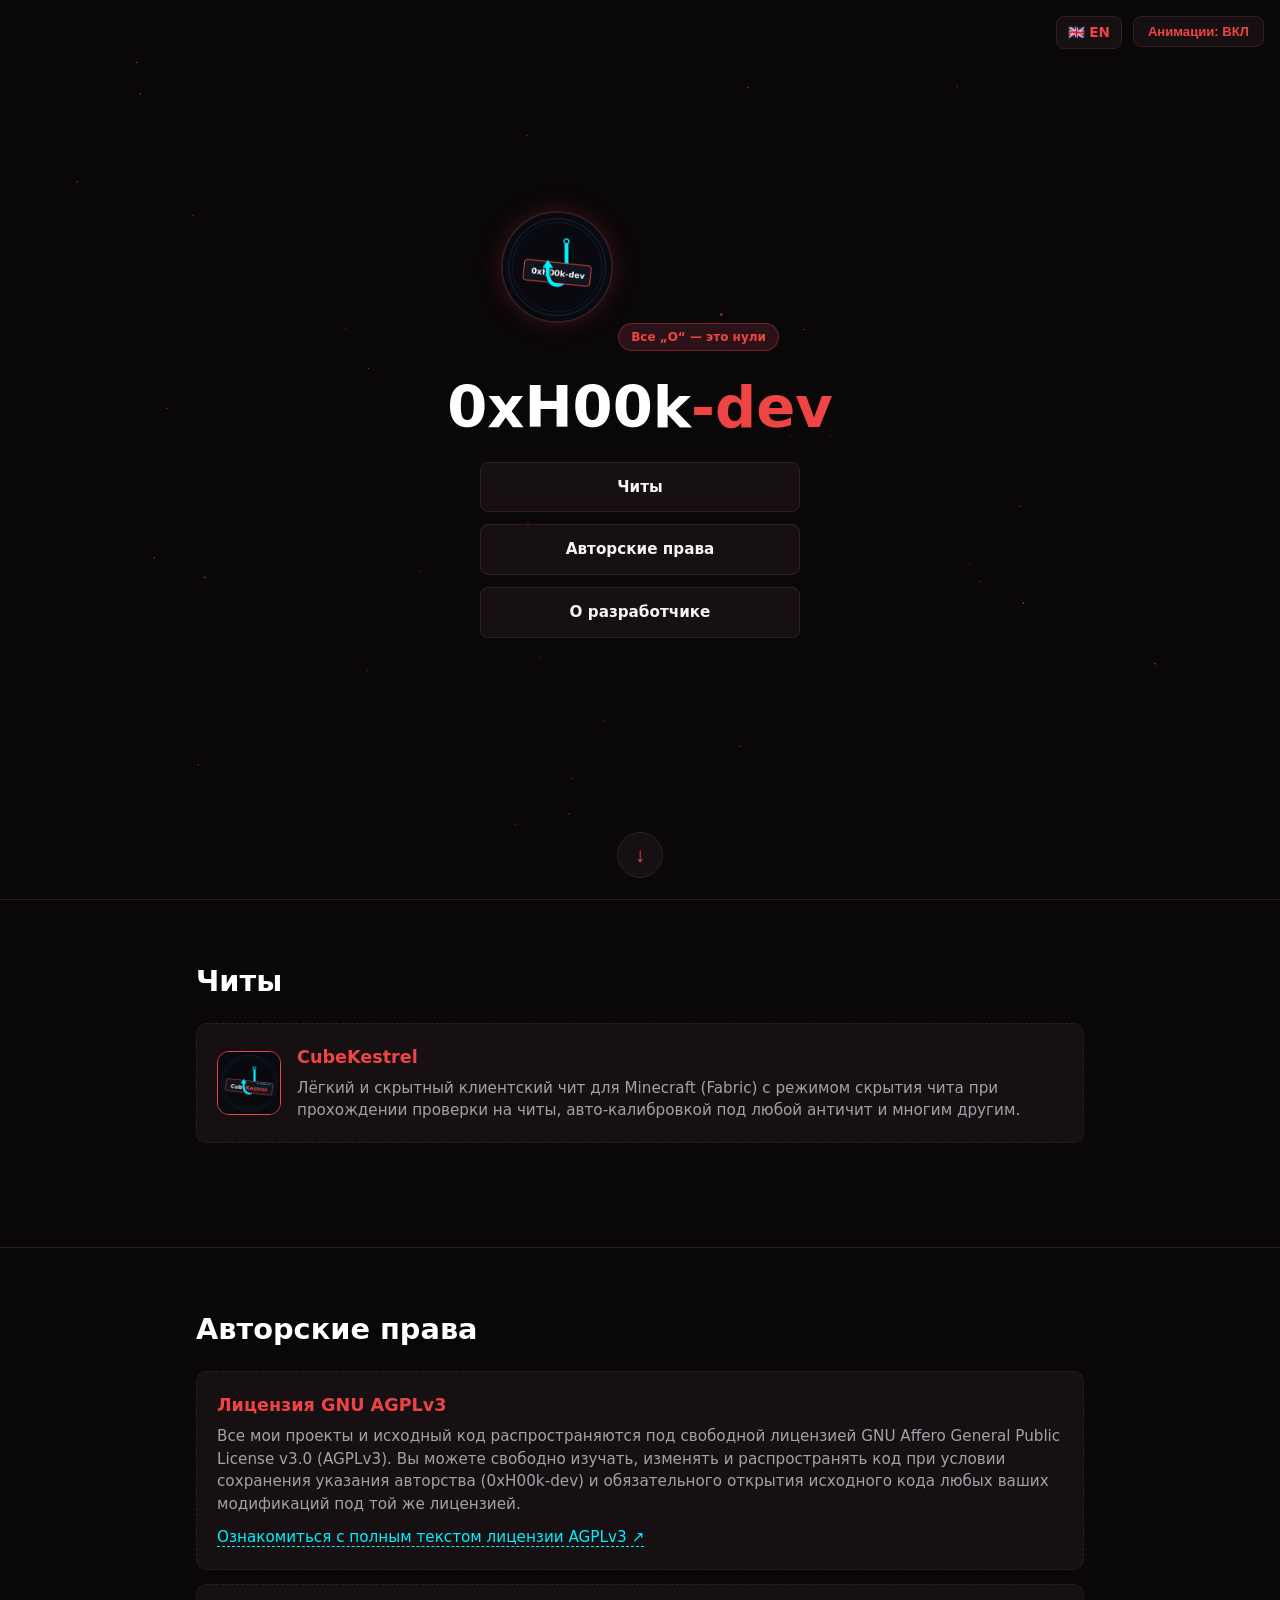
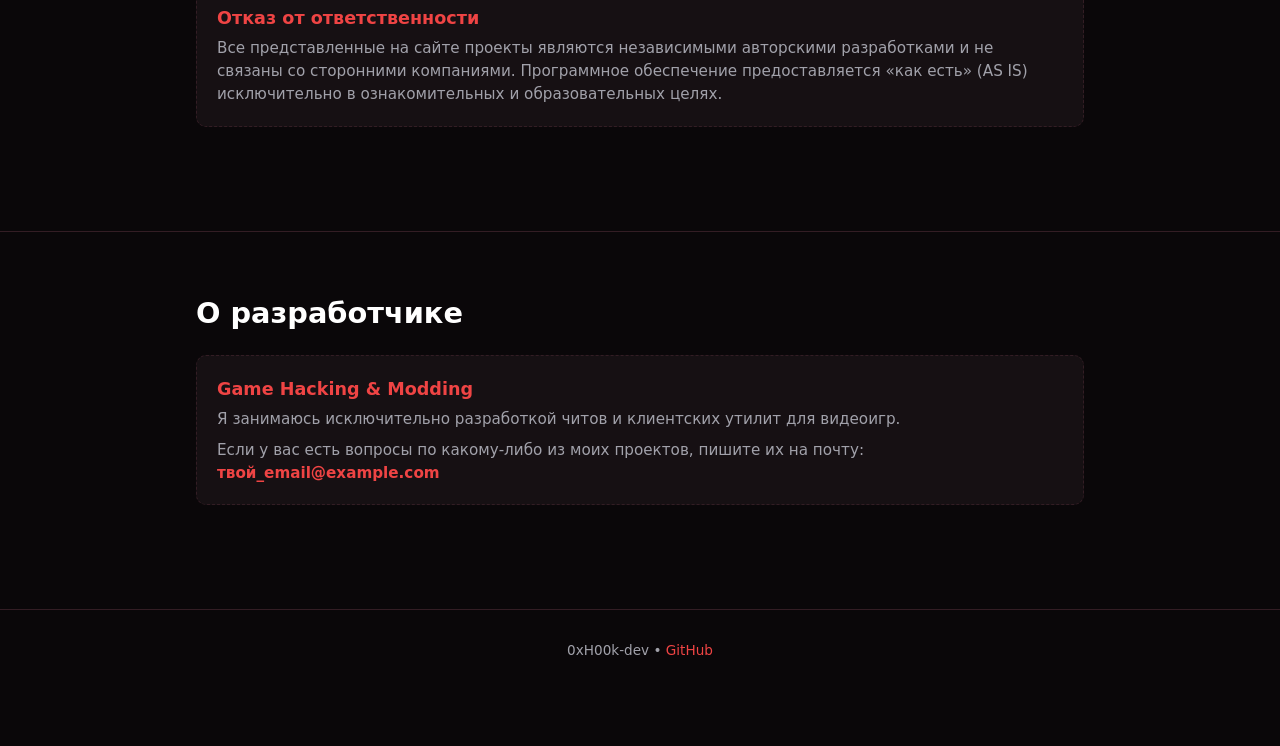
==== index_ru.html @ e89ca7ac "Add files via upload feat: add a site" ====
<!DOCTYPE html>
<html lang="ru">
<head>
    <meta charset="UTF-8">
    <meta name="viewport" content="width=device-width, initial-scale=1.0">
    <title>0xH00k-dev</title>
    <link rel="stylesheet" href="./style.css">
</head>
<body id="top">

<div id="scroll-progress"></div>
<button type="button" id="toggle-anim">Анимации: ВКЛ</button>
<a id="lang-btn" href="index_us.html" title="English version">🇬🇧 EN</a>

<canvas id="starfield"></canvas>

<header class="scroll-step">
    <div class="container">
        <img src="./logo.png" alt="0xH00k-dev" class="hero-logo">
        <div class="badge">Все „O“ — это нули</div>
        <h1>0xH00k<span>-dev</span></h1>
        <!--<p class="subtitle">Memory manipulation, hooking &amp; game internals</p>-->
        <div class="nav-list">
            <a href="#cheats" class="btn-line">Читы</a>
            <a href="#license" class="btn-line">Авторские права</a>
            <a href="#about" class="btn-line">О разработчике</a>
        </div>
    </div>
</header>

<section id="cheats" class="scroll-step">
    <div class="container">
        <h2>Читы</h2>
        
        
<a href="cheats/CubeKestrel/index_ru.html" style="text-decoration: none; color: inherit; display: block;">
    <div class="sub-block" style="display: flex; align-items: center; gap: 16px; cursor: pointer;">
        <img src="cubekestrel_logo.png" alt="CubeKestrel Logo" style="width: 64px; height: 64px; border-radius: 12px; border: 1px solid #ef4444; flex-shrink: 0;">
        <div>
            <h3 style="margin: 0 0 6px 0;">CubeKestrel</h3>
            <p style="margin: 0;">Лёгкий и скрытный клиентский чит для Minecraft (Fabric) с режимом скрытия чита при прохождении проверки на читы, авто-калибровкой под любой античит и многим другим.</p>
        </div>
    </div>
</a>

        
    </div>
</section>

<!--<section id="tools" class="scroll-step">
    <div class="container">
        <h2>Инструменты</h2>
        <div class="sub-block"><h3></h3><p></p></div>
        <div class="sub-block"><h3></h3><p></p></div>
    </div>
</section>-->
<section id="license" class="scroll-step">
    <div class="container">
        <h2>Авторские права</h2>
        <div class="sub-block">
            <h3>Лицензия GNU AGPLv3</h3>
            <p>Все мои проекты и исходный код распространяются под свободной лицензией GNU Affero General Public License v3.0 (AGPLv3). Вы можете свободно изучать, изменять и распространять код при условии сохранения указания авторства (0xH00k-dev) и обязательного открытия исходного кода любых ваших модификаций под той же лицензией.</p>
            <p style="margin-top: 10px;"><a href="https://gnu.org" target="_blank" rel="noopener noreferrer" style="color: #00f0ff; text-decoration: none; border-bottom: 1px dashed #00f0ff;">Ознакомиться с полным текстом лицензии AGPLv3 ↗</a></p>
        </div>
<div class="sub-block">
    <h3>Отказ от ответственности</h3>
    <p>Все представленные на сайте проекты являются независимыми авторскими разработками и не связаны со сторонними компаниями. Программное обеспечение предоставляется «как есть» (AS IS) исключительно в ознакомительных и образовательных целях.</p>
</div>

    </div>
</section>

<section id="about" class="scroll-step">
    <div class="container">
        <h2>О разработчике</h2>
        <div class="sub-block">
            <h3>Game Hacking &amp; Modding</h3>
            <p>Я занимаюсь исключительно разработкой читов и клиентских утилит для видеоигр.</p>
            <p style="margin-top: 8px;">Если у вас есть вопросы по какому-либо из моих проектов, пишите их на почту: <a href="mailto:твой_email@example.com" class="inline-link">твой_email@example.com</a></p>
        </div>
    </div>
</section>


<footer>
    <div class="container">0xH00k-dev • <a href="https://github.com" target="_blank" rel="noopener noreferrer">GitHub</a></div>
</footer>

<button type="button" id="next-btn" title="Далее">↓</button>
<button type="button" id="top-btn" title="Наверх">↑</button>

<script>
const canvas = document.getElementById('starfield'), ctx = canvas.getContext('2d', { alpha: false });
const animBtn = document.getElementById('toggle-anim');
let w, h, cx, cy, tx = 0, ty = 0, ox = 0, oy = 0, lastT = 0, rafId = null;
let animOn = localStorage.getItem('hookdev_anim') !== 'off';

function resize() { w = canvas.width = innerWidth; h = canvas.height = innerHeight; cx = w / 2; cy = h / 2; }
const stars = Array.from({ length: 65 }, () => ({ x: 0, y: 0, z: 0 }));
function resetStar(s, init) {
    s.x = (Math.random() - 0.5) * w * 1.5;
    s.y = (Math.random() - 0.5) * h * 1.5;
    s.z = init ? Math.random() * w : w;
}

function drawStars(t) {
    if (!animOn) return;
    rafId = requestAnimationFrame(drawStars);
    if (document.hidden || t - lastT < 33) return;
    lastT = t;

    ctx.fillStyle = '#0a0709';
    ctx.fillRect(0, 0, w, h);
    ox += (tx - ox) * 0.08; oy += (ty - oy) * 0.08;
    ctx.fillStyle = 'rgba(239, 68, 68, 0.7)';

    for (const s of stars) {
        s.z -= 3.5;
        if (s.z <= 1) resetStar(s, false);
        const sx = (s.x / s.z) * (w * 0.4) + cx + ox;
        const sy = (s.y / s.z) * (w * 0.4) + cy + oy;
        if (sx >= 0 && sx <= w && sy >= 0 && sy <= h) {
            const sz = Math.max(1, (1 - s.z / w) * 2.5);
            ctx.fillRect(sx, sy, sz, sz);
        }
    }
}

function syncAnim() {
    document.body.classList.toggle('no-anim', !animOn);
    animBtn.textContent = animOn ? 'Анимации: ВКЛ' : 'Анимации: ВЫКЛ';
    animBtn.classList.toggle('off', !animOn);

    if (animOn && !rafId) rafId = requestAnimationFrame(drawStars);
    if (!animOn) {
        cancelAnimationFrame(rafId);
        rafId = null;
        wheelActive = false;
        if (scrollAnimId) cancelAnimationFrame(scrollAnimId);
        ctx.fillStyle = '#0a0709';
        ctx.fillRect(0, 0, w, h);
    }
}

animBtn.onclick = () => { animOn = !animOn; localStorage.setItem('hookdev_anim', animOn ? 'on' : 'off'); syncAnim(); };
onmousemove = e => { if (animOn) { tx = -(e.clientX / w - 0.5) * 90; ty = -(e.clientY / h - 0.5) * 90; } };
onmouseleave = () => { tx = ty = 0; };
onresize = () => { resize(); if (!animOn) syncAnim(); };
resize(); stars.forEach(s => resetStar(s, true)); syncAnim();

let scrollAnimId = null;
let wheelTarget = scrollY, wheelCurrent = scrollY, wheelActive = false;

function smoothTo(to, hash) {
    wheelActive = false;
    if (scrollAnimId) cancelAnimationFrame(scrollAnimId);

    if (!animOn) {
        scrollTo(0, to);
        wheelTarget = wheelCurrent = to;
        if (hash && history.pushState) history.pushState(null, null, hash);
        return;
    }

    const from = scrollY, dist = to - from;
    const duration = Math.min(3000, Math.max(900, Math.abs(dist) * 0.8));
    let start = null;
    const ease = t => t < 0.5 ? 4 * t * t * t : 1 - Math.pow(-2 * t + 2, 3) / 2;

    const step = now => {
        if (!start) start = now;
        const p = Math.min((now - start) / duration, 1);
        const pos = from + dist * ease(p);
        scrollTo(0, pos);
        wheelTarget = wheelCurrent = pos;

        if (p < 1) {
            scrollAnimId = requestAnimationFrame(step);
        } else {
            scrollAnimId = null;
            if (hash && history.pushState) history.pushState(null, null, hash);
        }
    };
    scrollAnimId = requestAnimationFrame(step);
}

function wheelLoop() {
    if (!wheelActive || !animOn) return;
    const diff = wheelTarget - wheelCurrent;
    wheelCurrent += diff * 0.1;
    scrollTo(0, wheelCurrent);

    if (Math.abs(diff) > 0.5) {
        requestAnimationFrame(wheelLoop);
    } else {
        scrollTo(0, wheelTarget);
        wheelActive = false;
    }
}

addEventListener('wheel', e => {
    if (!animOn || e.ctrlKey) return;
    e.preventDefault();
    if (scrollAnimId) { cancelAnimationFrame(scrollAnimId); scrollAnimId = null; }

    if (!wheelActive) {
        wheelCurrent = scrollY;
        wheelTarget = scrollY;
        wheelActive = true;
        requestAnimationFrame(wheelLoop);
    }

    const maxScroll = document.documentElement.scrollHeight - innerHeight;
    wheelTarget = Math.max(0, Math.min(maxScroll, wheelTarget + e.deltaY * 1.1));
}, { passive: false });

document.querySelectorAll('a[href^="#"]').forEach(a => a.onclick = e => {
    const id = a.getAttribute('href').slice(1), el = document.getElementById(id);
    if (el) { e.preventDefault(); smoothTo(el.getBoundingClientRect().top + scrollY, '#' + id); }
});

const steps = [...document.querySelectorAll('.scroll-step')];
const nextBtn = document.getElementById('next-btn'), topBtn = document.getElementById('top-btn'), bar = document.getElementById('scroll-progress');

nextBtn.onclick = () => {
    const next = steps.find(s => s.getBoundingClientRect().top + scrollY > scrollY + 20);
    if (next) smoothTo(next.getBoundingClientRect().top + scrollY, next.id ? '#' + next.id : null);
};
topBtn.onclick = () => smoothTo(0, '#top');

function updateUI() {
    const y = scrollY, max = document.documentElement.scrollHeight - innerHeight;
    bar.style.width = (max > 0 ? Math.min(100, (y / max) * 100) : 0) + '%';
    topBtn.classList.toggle('show', y > 200);
    const lastTop = steps[steps.length - 1].getBoundingClientRect().top + y;
    nextBtn.classList.toggle('hidden', y >= lastTop - 20 || y >= max - 10);
}
addEventListener('scroll', updateUI, { passive: true });
addEventListener('resize', updateUI, { passive: true });
updateUI();
</script>
</body>
</html>
---- style.css ----
:root {
    --bg: #0a0709;
    --surface: #161013;
    --border: #331d24;
    --accent: #ef4444;
    --accent-dim: #2b1218;
    --text: #f4f4f5;
    --muted: #a1a1aa;
}

* { box-sizing: border-box; margin: 0; padding: 0; }
body { font-family: system-ui, -apple-system, sans-serif; background: var(--bg); color: var(--text); line-height: 1.5; overflow-x: hidden; }
.container { width: 100%; max-width: 920px; margin: 0 auto; padding: 0 16px; }

#scroll-progress {
    position: fixed;
    top: 0;
    left: 0;
    width: 0;
    height: 3.5px;
    background: linear-gradient(90deg, #991b1b, #ef4444, #f87171, #991b1b);
    background-size: 300% 100%;
    animation: gradientShift 4s linear infinite;
    box-shadow: 0 0 10px rgba(239, 68, 68, 0.6);
    z-index: 1000;
    pointer-events: none;
    transition: width 1s cubic-bezier(0.22, 1, 0.36, 1);
    will-change: width, background-position;
}

@keyframes gradientShift {
    0% { background-position: 0% 50%; }
    100% { background-position: 300% 50%; }
}

body.no-anim *, body.no-anim #scroll-progress {
    animation: none !important;
    transition: none !important;
}

#starfield { position: fixed; inset: 0; z-index: -1; pointer-events: none; }

#toggle-anim, #next-btn, #top-btn {
    position: fixed; background: var(--surface); color: var(--accent);
    border: 1px solid var(--border); cursor: pointer; z-index: 99; transition: 0.2s;
}
#toggle-anim:hover, #next-btn:hover, #top-btn:hover {
    border-color: var(--accent); background: var(--accent-dim);
}

#toggle-anim { top: 16px; right: 16px; padding: 7px 14px; border-radius: 8px; font-size: 0.82rem; font-weight: 700; z-index: 100; }
#toggle-anim.off { color: var(--muted); }

header { min-height: 100vh; min-height: 100dvh; display: flex; flex-direction: column; justify-content: center; align-items: center; padding: 40px 0 90px; text-align: center; border-bottom: 1px solid var(--border); }

.hero-logo {
    width: 112px;
    height: 112px;
    border-radius: 50%;
    border: 2px solid var(--border);
    box-shadow: 0 0 24px rgba(239, 68, 68, 0.2);
    margin-bottom: 18px;
    object-fit: cover;
}

.badge { display: inline-block; padding: 4px 12px; font-size: 12px; font-weight: 700; color: var(--accent); background: var(--accent-dim); border: 1px solid rgba(239, 68, 68, 0.35); border-radius: 20px; margin-bottom: 14px; }
h1 { font-size: clamp(2.4rem, 6vw, 3.6rem); color: #fff; margin-bottom: 10px; }
h1 span { color: var(--accent); }
.subtitle { color: var(--muted); max-width: 640px; margin: 0 auto 26px; font-size: 1.05rem; }

.nav-list { display: flex; flex-direction: column; gap: 12px; width: 100%; max-width: 320px; margin: 0 auto; }
.btn-line { width: 100%; padding: 13px 22px; border-radius: 8px; font-weight: 700; text-decoration: none; font-size: 0.95rem; background: var(--surface); color: var(--text); border: 1px solid var(--border); display: block; transition: 0.2s; }
.btn-line:hover { border-color: var(--accent); color: var(--accent); }

section { padding: 60px 0 90px; border-bottom: 1px solid var(--border); }
h2 { font-size: 1.8rem; color: #fff; margin-bottom: 20px; }

.sub-block { background: var(--surface); border: 1px dashed var(--border); border-radius: 10px; padding: 20px; margin-bottom: 14px; min-height: 70px; }
.sub-block h3 { color: var(--accent); font-size: 1.1rem; margin-bottom: 6px; }
.sub-block p { color: var(--muted); font-size: 0.95rem; }

.inline-link { color: var(--accent); text-decoration: none; font-weight: 700; }
.inline-link:hover { text-decoration: underline; }

#next-btn { bottom: 22px; left: 50%; transform: translateX(-50%); width: 46px; height: 46px; border-radius: 50%; font-size: 1.3rem; font-weight: bold; display: flex; align-items: center; justify-content: center; }
#next-btn.hidden { opacity: 0; visibility: hidden; pointer-events: none; }

#top-btn { bottom: 22px; right: 22px; width: 46px; height: 46px; border-radius: 10px; font-size: 1.2rem; font-weight: bold; display: flex; align-items: center; justify-content: center; opacity: 0; visibility: hidden; transform: translateY(10px); }
#top-btn.show { opacity: 1; visibility: visible; transform: translateY(0); }

footer { padding: 30px 0 85px; text-align: center; color: var(--muted); font-size: 0.85rem; }
footer a { color: var(--accent); text-decoration: none; }
#lang-btn {
    position: fixed;
    top: 16px;
    right: 158px;
    height: 33px;
    padding: 0 11px;
    background: var(--surface);
    color: var(--accent);
    border: 1px solid var(--border);
    border-radius: 8px;
    font-size: 0.85rem;
    font-weight: 700;
    text-decoration: none;
    display: flex;
    align-items: center;
    justify-content: center;
    gap: 6px;
    z-index: 100;
    transition: 0.2s;
}

#lang-btn:hover {
    border-color: var(--accent);
    background: var(--accent-dim);
}
.download-box {
    display: flex;
    flex-direction: column;
    gap: 10px;
    width: 100%;
    max-width: 320px;
    margin: 0 auto 14px;
}

.version-select {
    width: 100%;
    padding: 12px 14px;
    border-radius: 8px;
    font-size: 0.92rem;
    font-weight: 700;
    background: var(--surface);
    color: var(--text);
    border: 1px solid var(--border);
    cursor: pointer;
    outline: none;
    transition: 0.2s;
}

.version-select:hover, .version-select:focus {
    border-color: var(--accent);
}
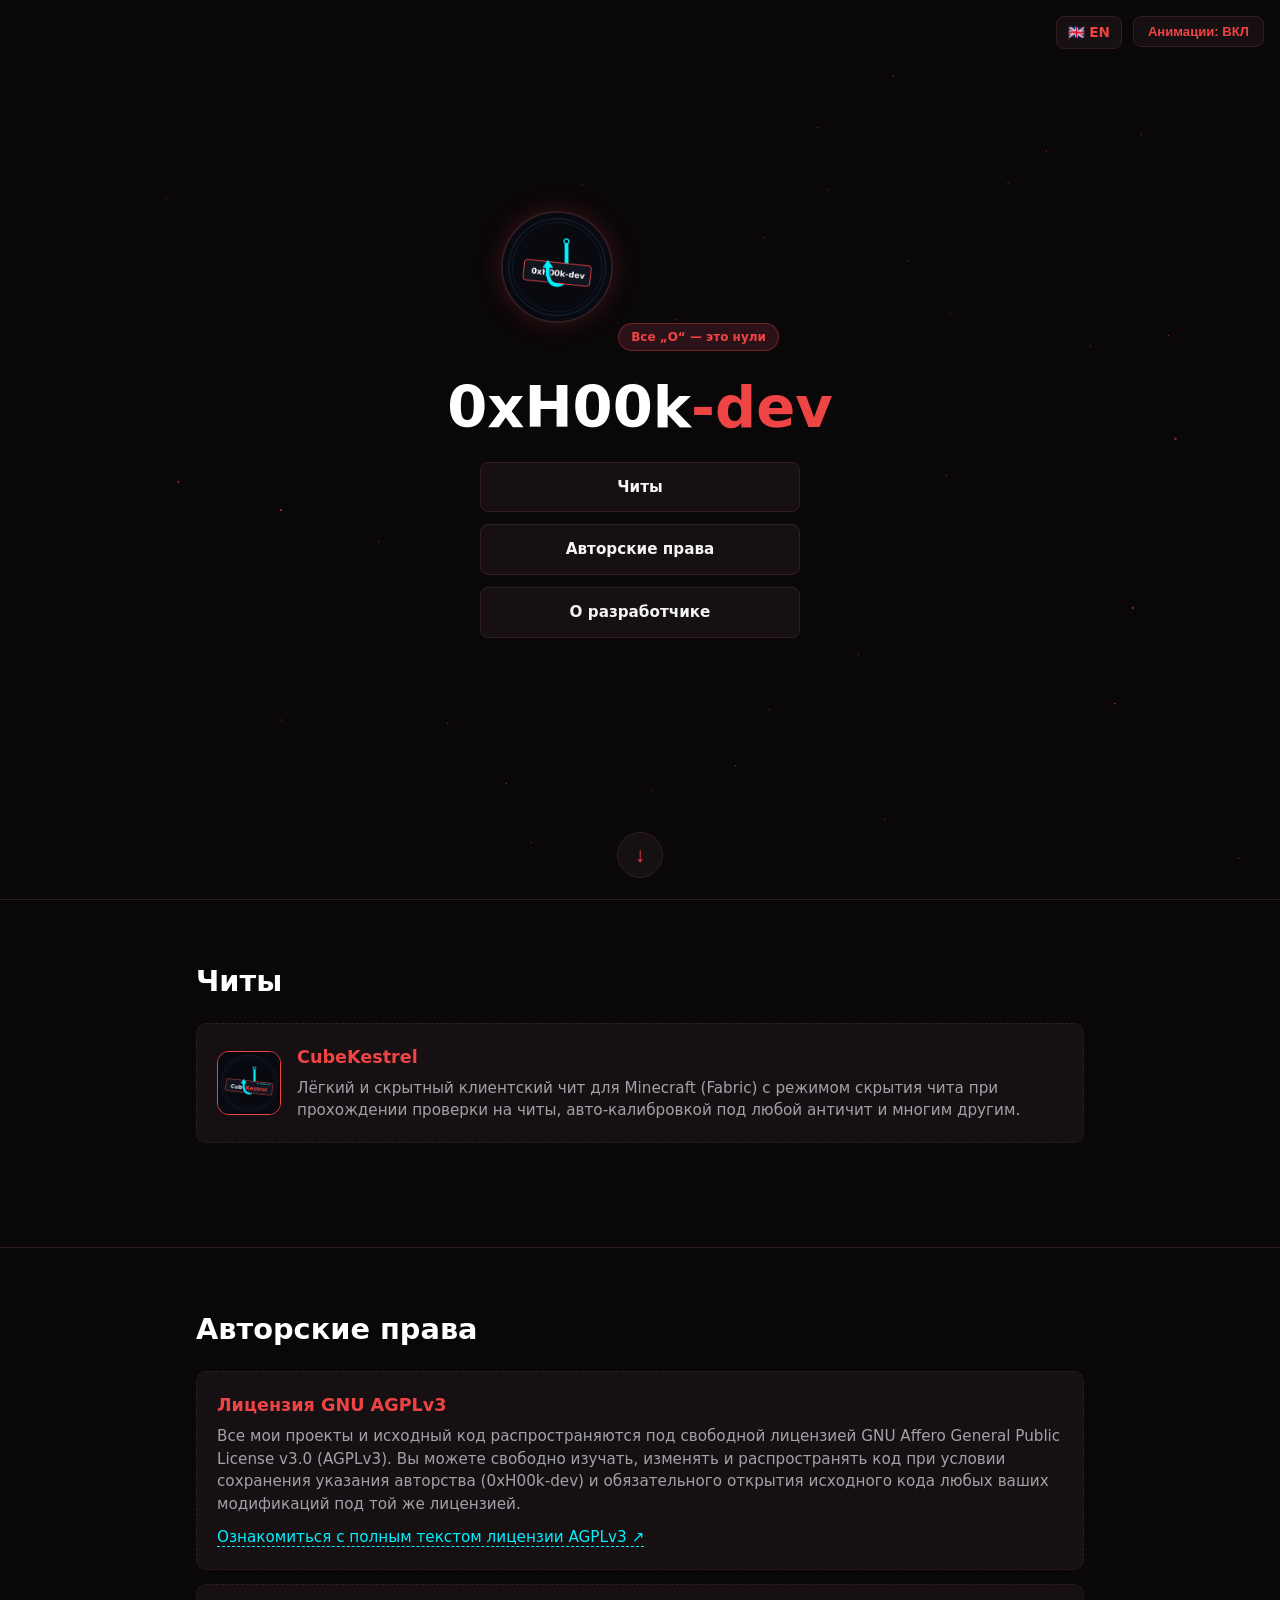
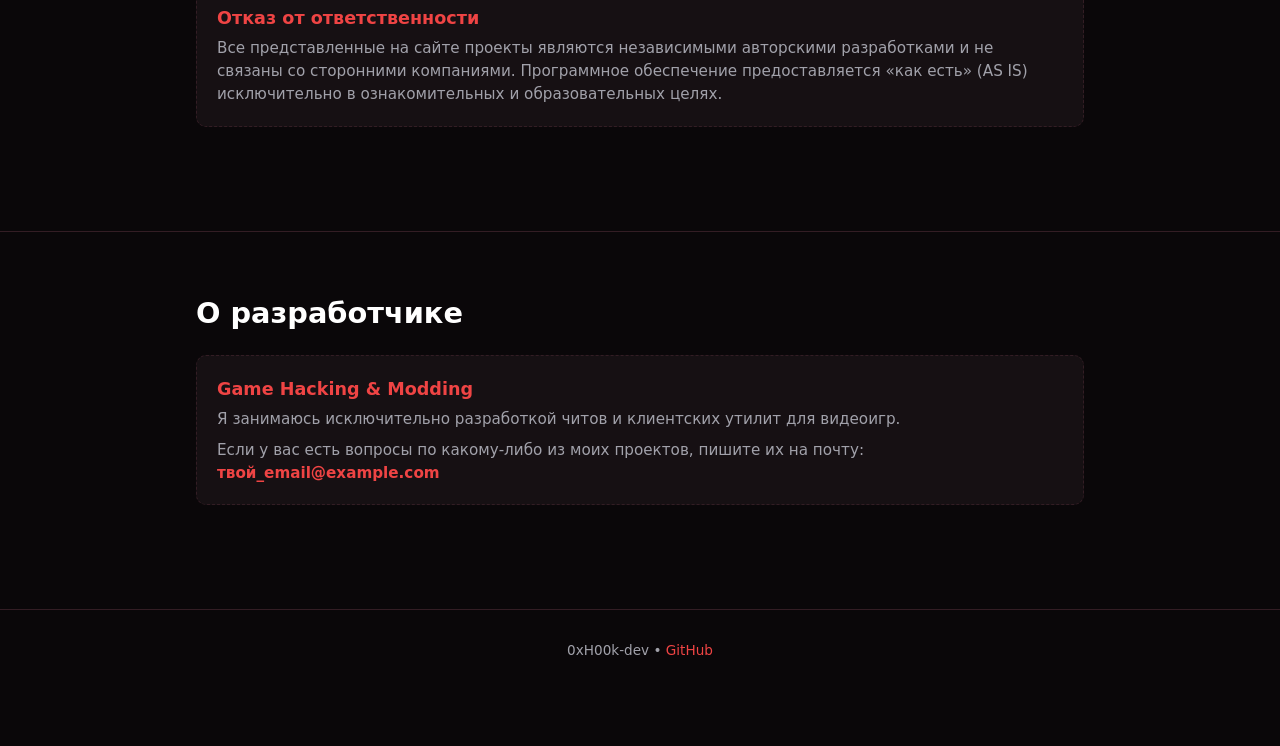
==== commit 1c92d7ea: "Update index_ru.html update email" ====
--- a/index_ru.html
+++ b/index_ru.html
@@ -76,7 +76,7 @@
         <div class="sub-block">
             <h3>Game Hacking &amp; Modding</h3>
             <p>Я занимаюсь исключительно разработкой читов и клиентских утилит для видеоигр.</p>
-            <p style="margin-top: 8px;">Если у вас есть вопросы по какому-либо из моих проектов, пишите их на почту: <a href="mailto:твой_email@example.com" class="inline-link">твой_email@example.com</a></p>
+            <p style="margin-top: 8px;">Если у вас есть вопросы по какому-либо из моих проектов, пишите их на почту: <a href="mailto:0xH00K.dev@gmail.com" class="inline-link">твой_email@example.com</a></p>
         </div>
     </div>
 </section>
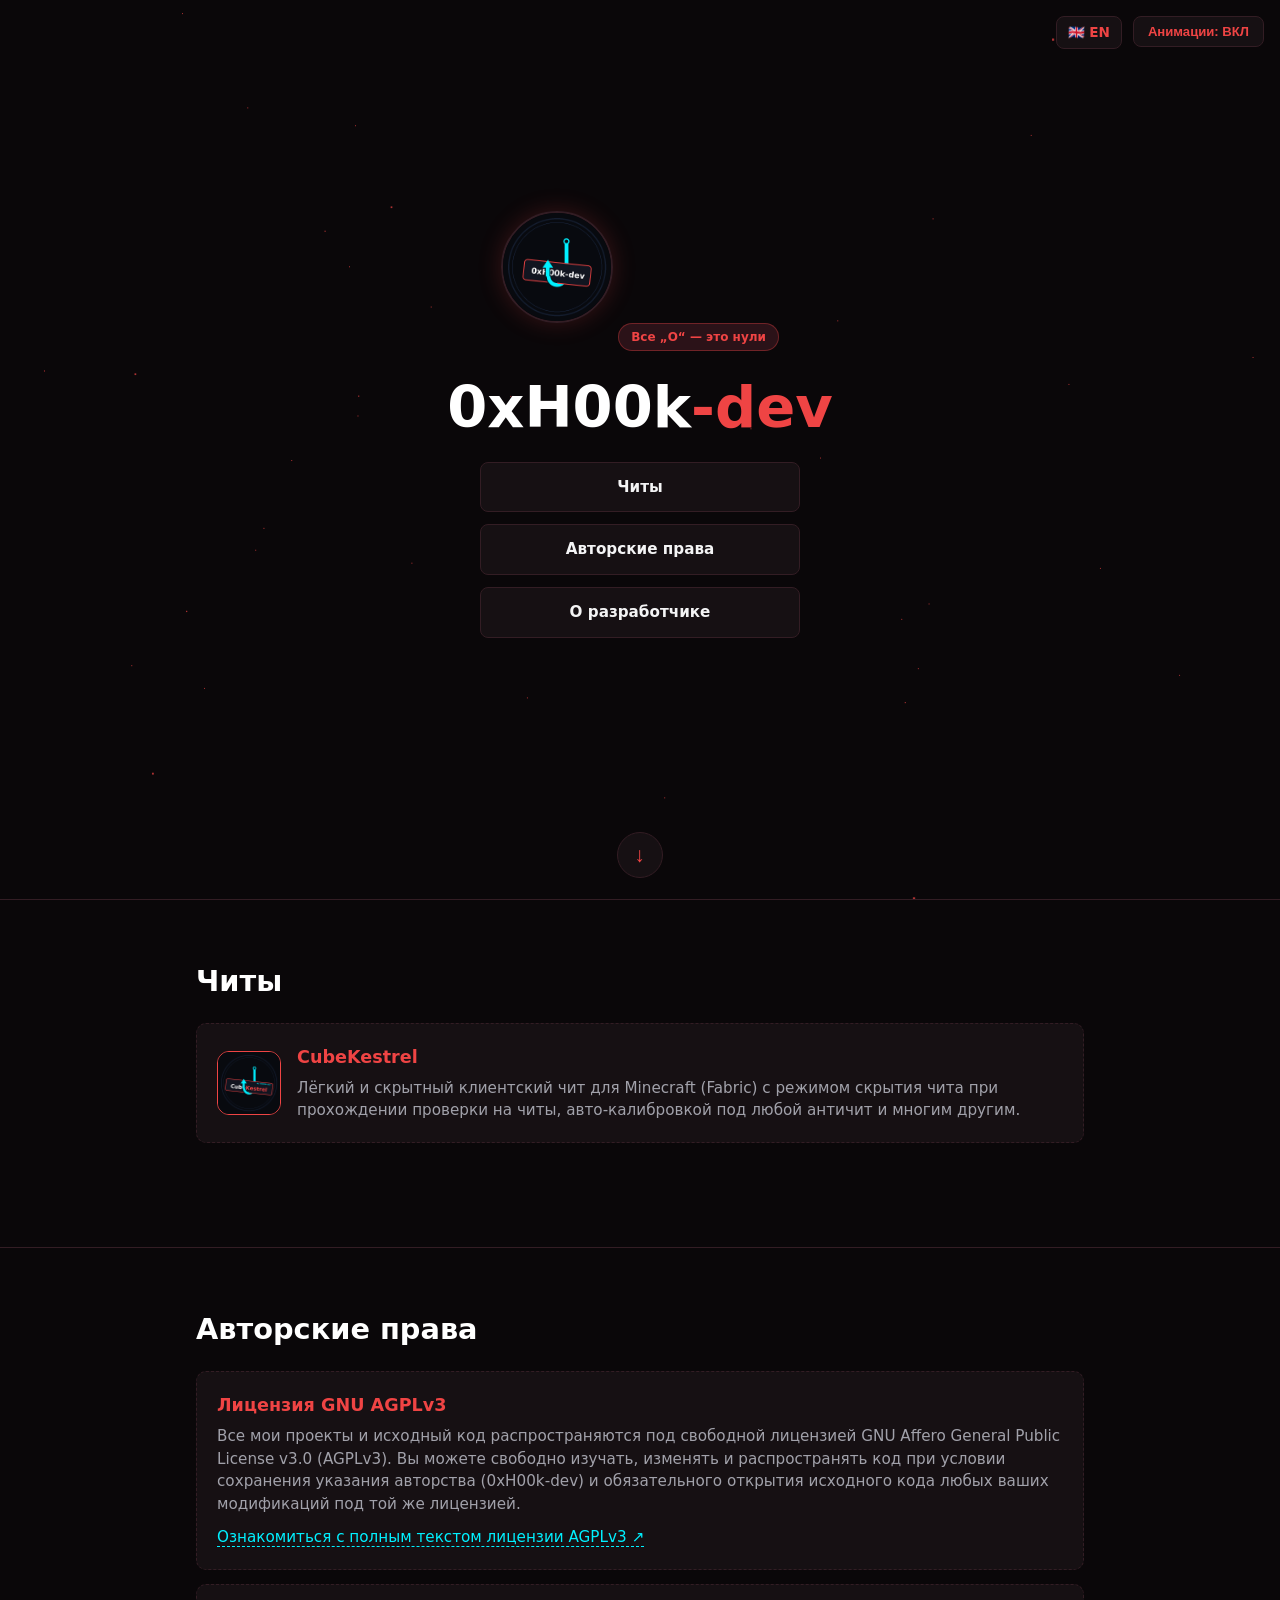
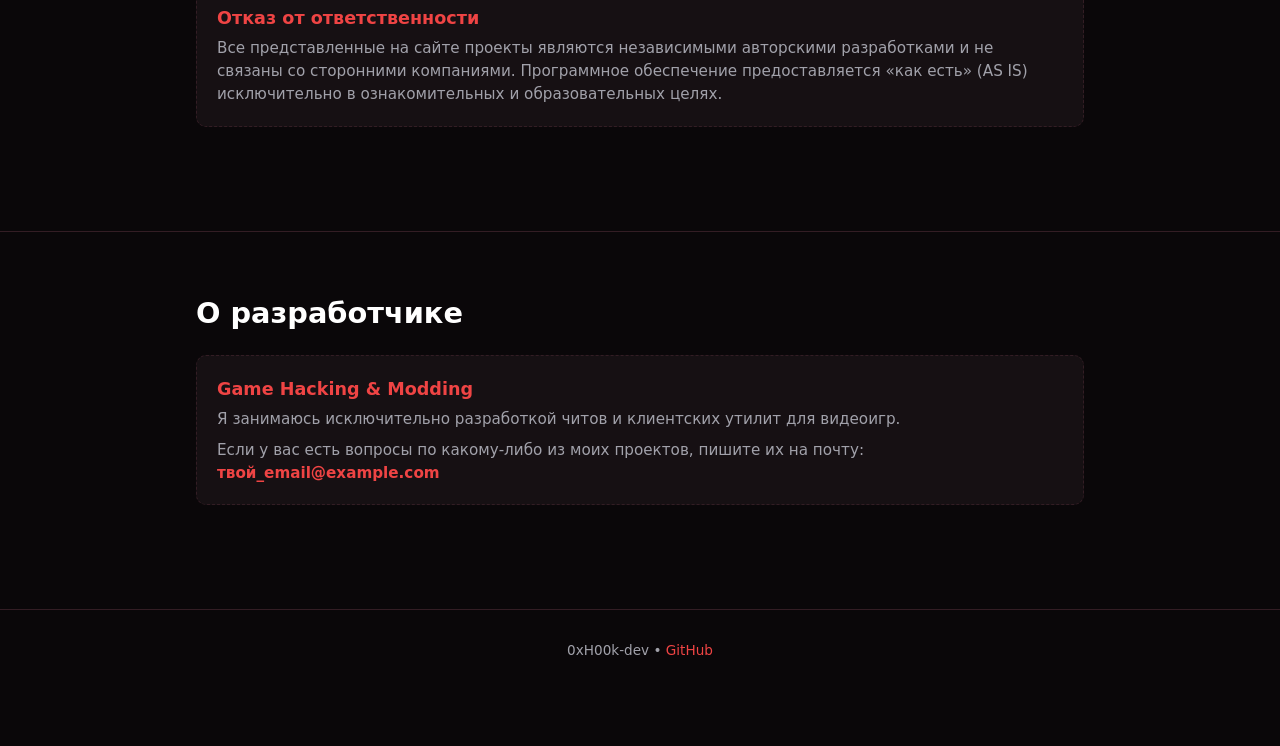
==== commit c41a4b6f: "update emails and gh links" ====
--- a/index_ru.html
+++ b/index_ru.html
@@ -83,7 +83,7 @@
 
 
 <footer>
-    <div class="container">0xH00k-dev • <a href="https://github.com" target="_blank" rel="noopener noreferrer">GitHub</a></div>
+    <div class="container">0xH00k-dev • <a href="https://github.com/0xH00k-dev" target="_blank" rel="noopener noreferrer">GitHub</a></div>
 </footer>
 
 <button type="button" id="next-btn" title="Далее">↓</button>
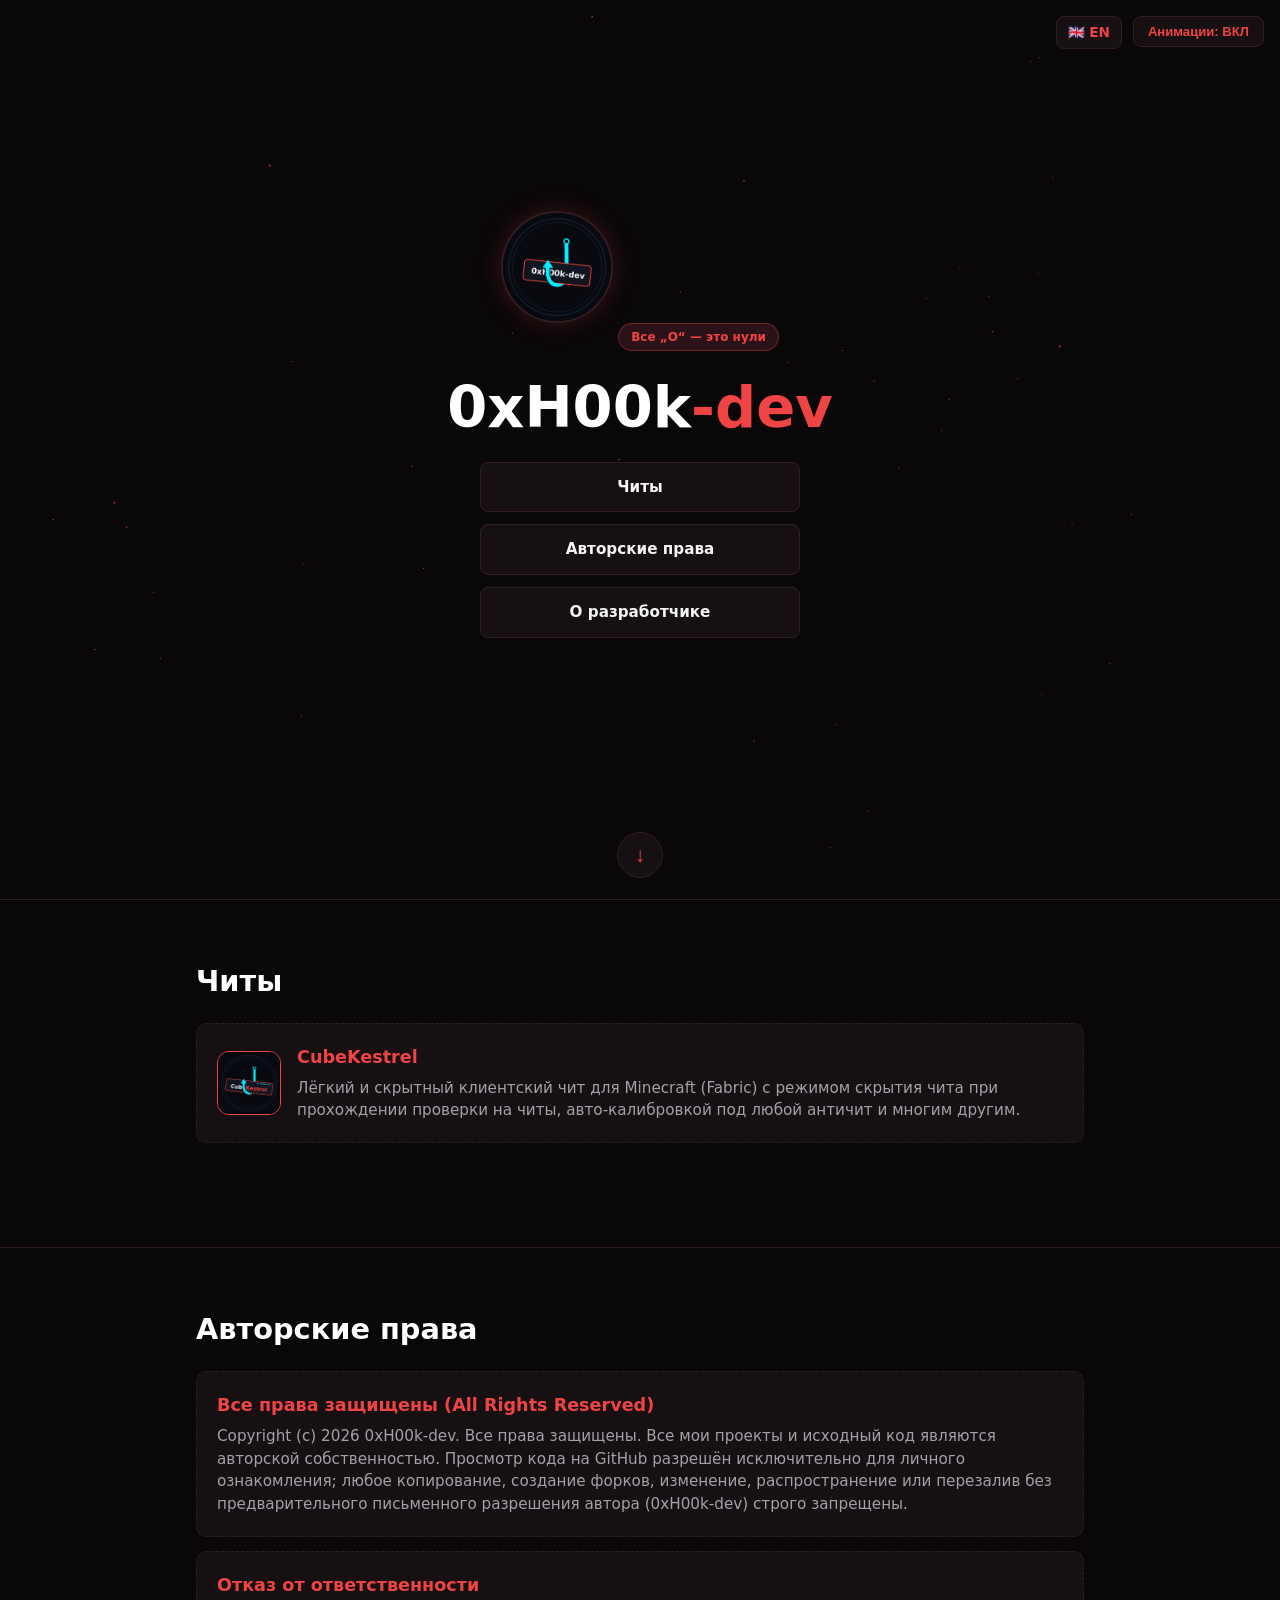
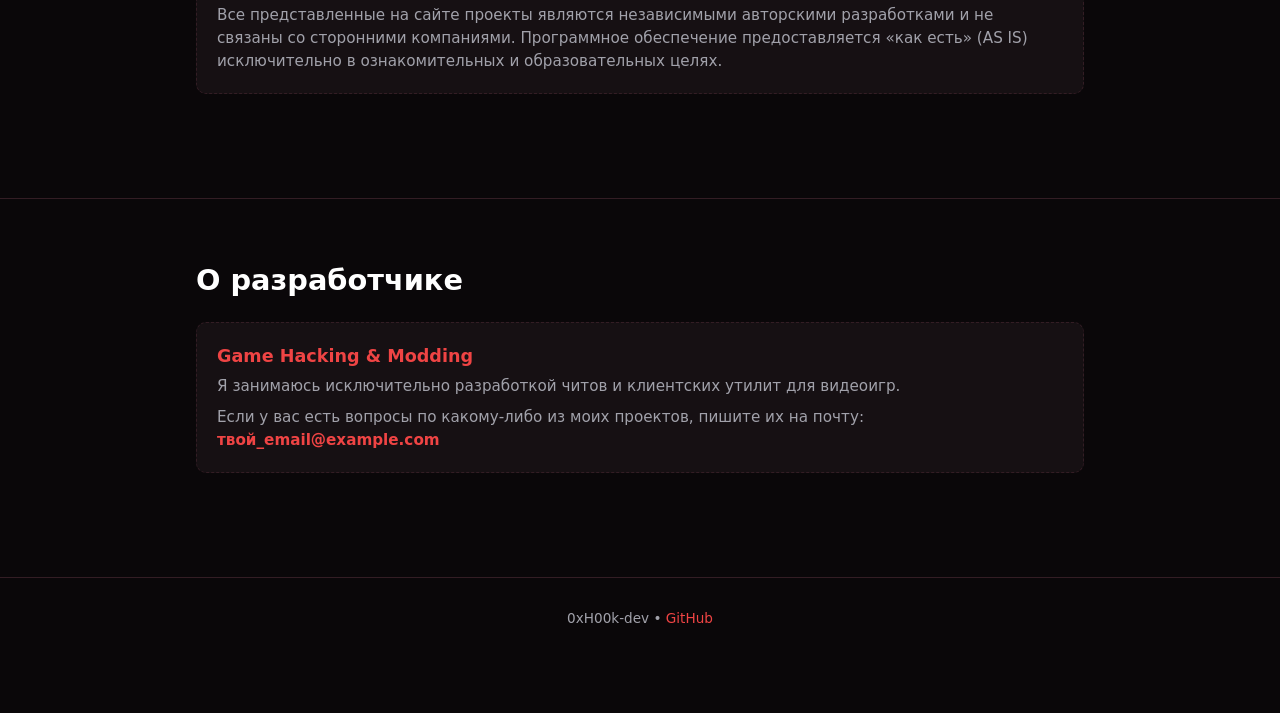
==== commit 088646d3: "update license" ====
--- a/index_ru.html
+++ b/index_ru.html
@@ -58,14 +58,15 @@
     <div class="container">
         <h2>Авторские права</h2>
         <div class="sub-block">
-            <h3>Лицензия GNU AGPLv3</h3>
-            <p>Все мои проекты и исходный код распространяются под свободной лицензией GNU Affero General Public License v3.0 (AGPLv3). Вы можете свободно изучать, изменять и распространять код при условии сохранения указания авторства (0xH00k-dev) и обязательного открытия исходного кода любых ваших модификаций под той же лицензией.</p>
-            <p style="margin-top: 10px;"><a href="https://gnu.org" target="_blank" rel="noopener noreferrer" style="color: #00f0ff; text-decoration: none; border-bottom: 1px dashed #00f0ff;">Ознакомиться с полным текстом лицензии AGPLv3 ↗</a></p>
-        </div>
-<div class="sub-block">
-    <h3>Отказ от ответственности</h3>
-    <p>Все представленные на сайте проекты являются независимыми авторскими разработками и не связаны со сторонними компаниями. Программное обеспечение предоставляется «как есть» (AS IS) исключительно в ознакомительных и образовательных целях.</p>
-</div>
+            <h3>Все права защищены (All Rights Reserved)</h3>
+            <p>Copyright (c) 2026 0xH00k-dev. Все права защищены. Все мои проекты и исходный код являются авторской собственностью. Просмотр кода на GitHub разрешён исключительно для личного ознакомления; любое копирование, создание форков, изменение, распространение или перезалив без предварительного письменного разрешения автора (0xH00k-dev) строго запрещены.</p>
+        </div>
+        <div class="sub-block">
+            <h3>Отказ от ответственности</h3>
+            <p>Все представленные на сайте проекты являются независимыми авторскими разработками и не связаны со сторонними компаниями. Программное обеспечение предоставляется «как есть» (AS IS) исключительно в ознакомительных и образовательных целях.</p>
+        </div>
+    </div>
+</section>
 
     </div>
 </section>
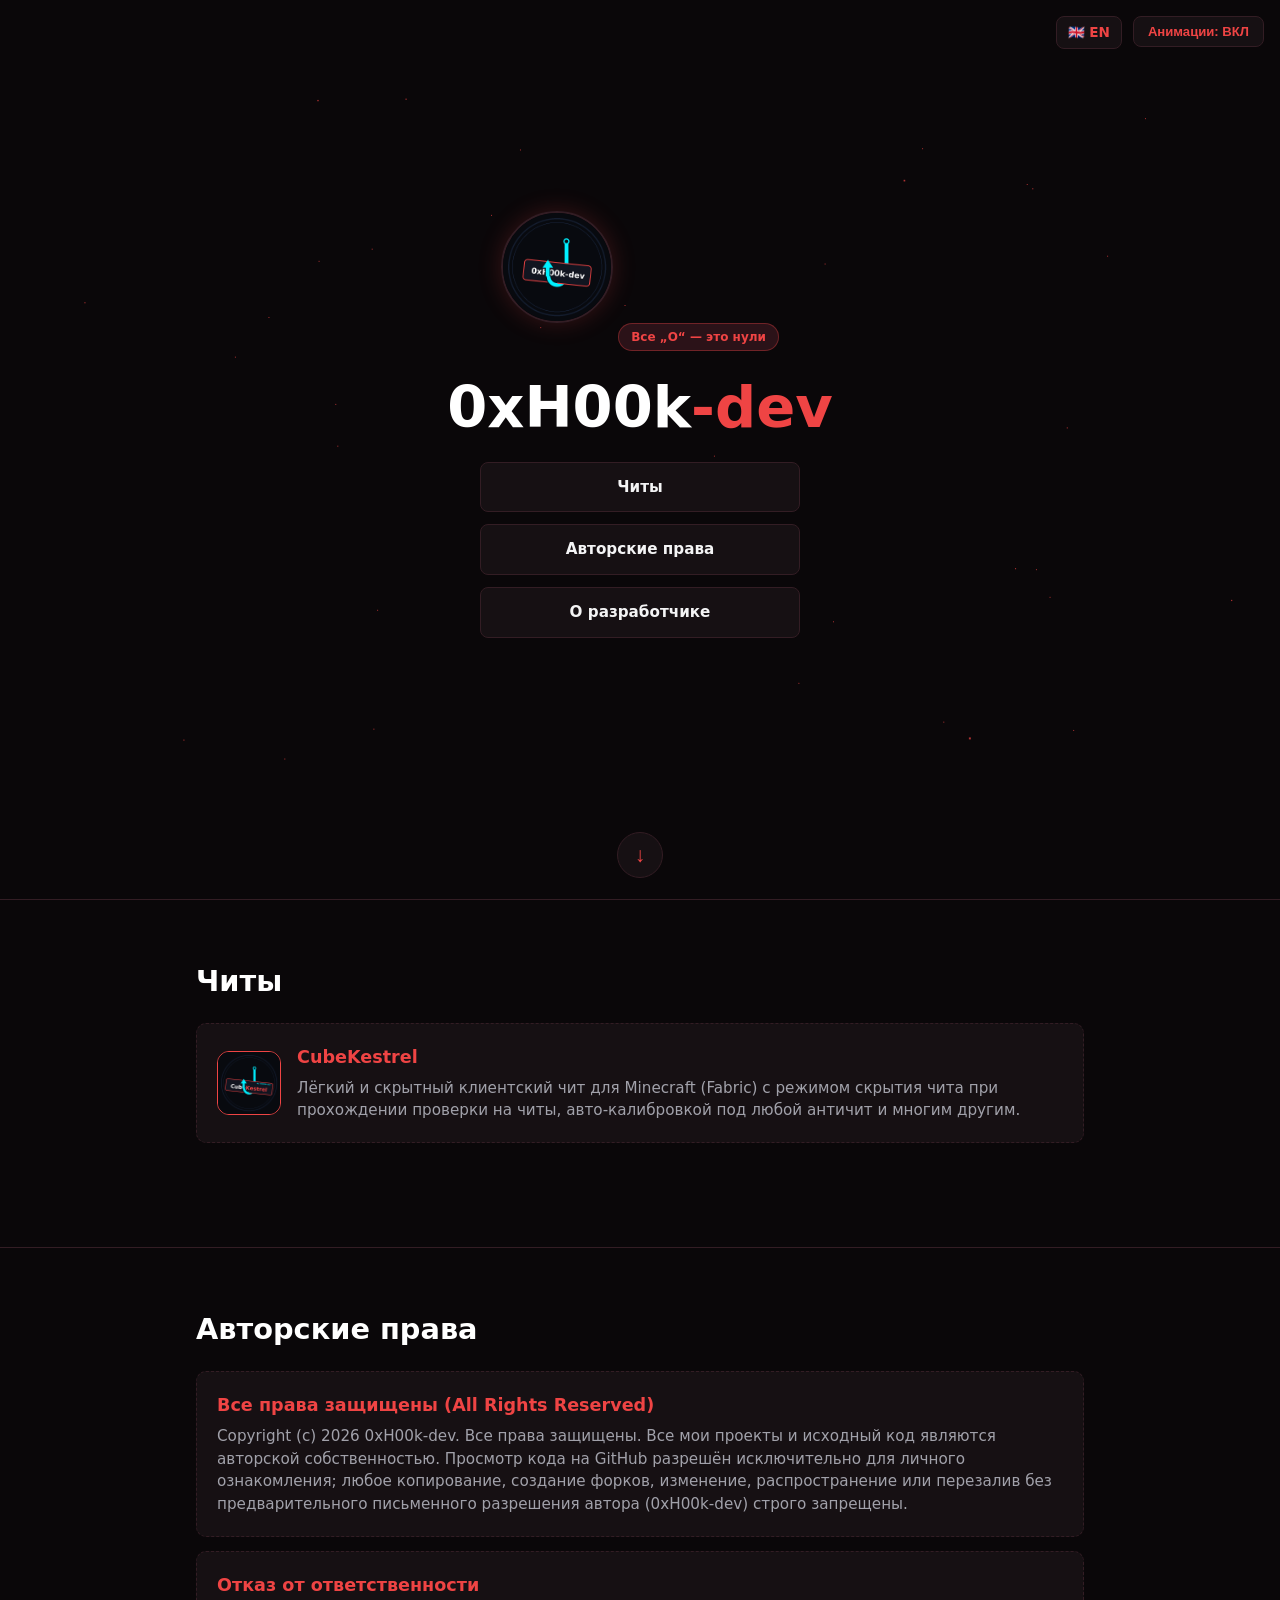
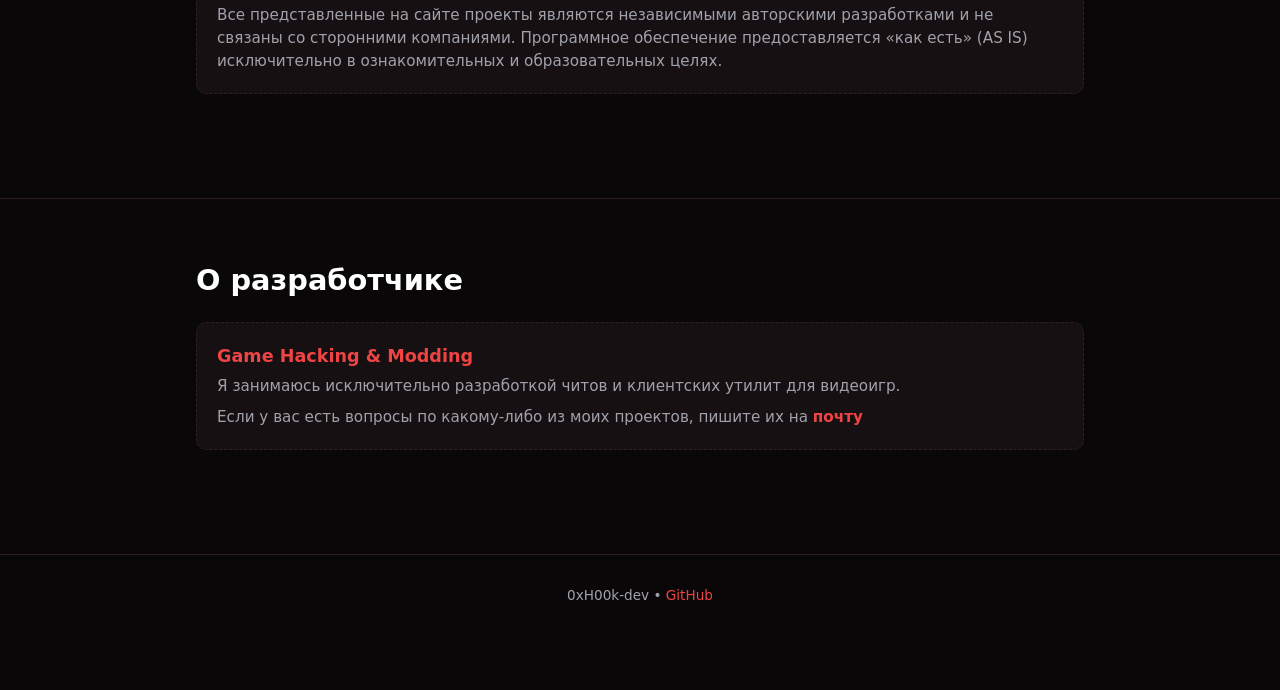
==== commit a2e407d4: "update email update email" ====
--- a/index_ru.html
+++ b/index_ru.html
@@ -77,7 +77,7 @@
         <div class="sub-block">
             <h3>Game Hacking &amp; Modding</h3>
             <p>Я занимаюсь исключительно разработкой читов и клиентских утилит для видеоигр.</p>
-            <p style="margin-top: 8px;">Если у вас есть вопросы по какому-либо из моих проектов, пишите их на почту: <a href="mailto:0xH00K.dev@gmail.com" class="inline-link">твой_email@example.com</a></p>
+            <p style="margin-top: 8px;">Если у вас есть вопросы по какому-либо из моих проектов, пишите их на <a href="mailto:0xH00K.dev@gmail.com" class="inline-link">почту</a></p>
         </div>
     </div>
 </section>
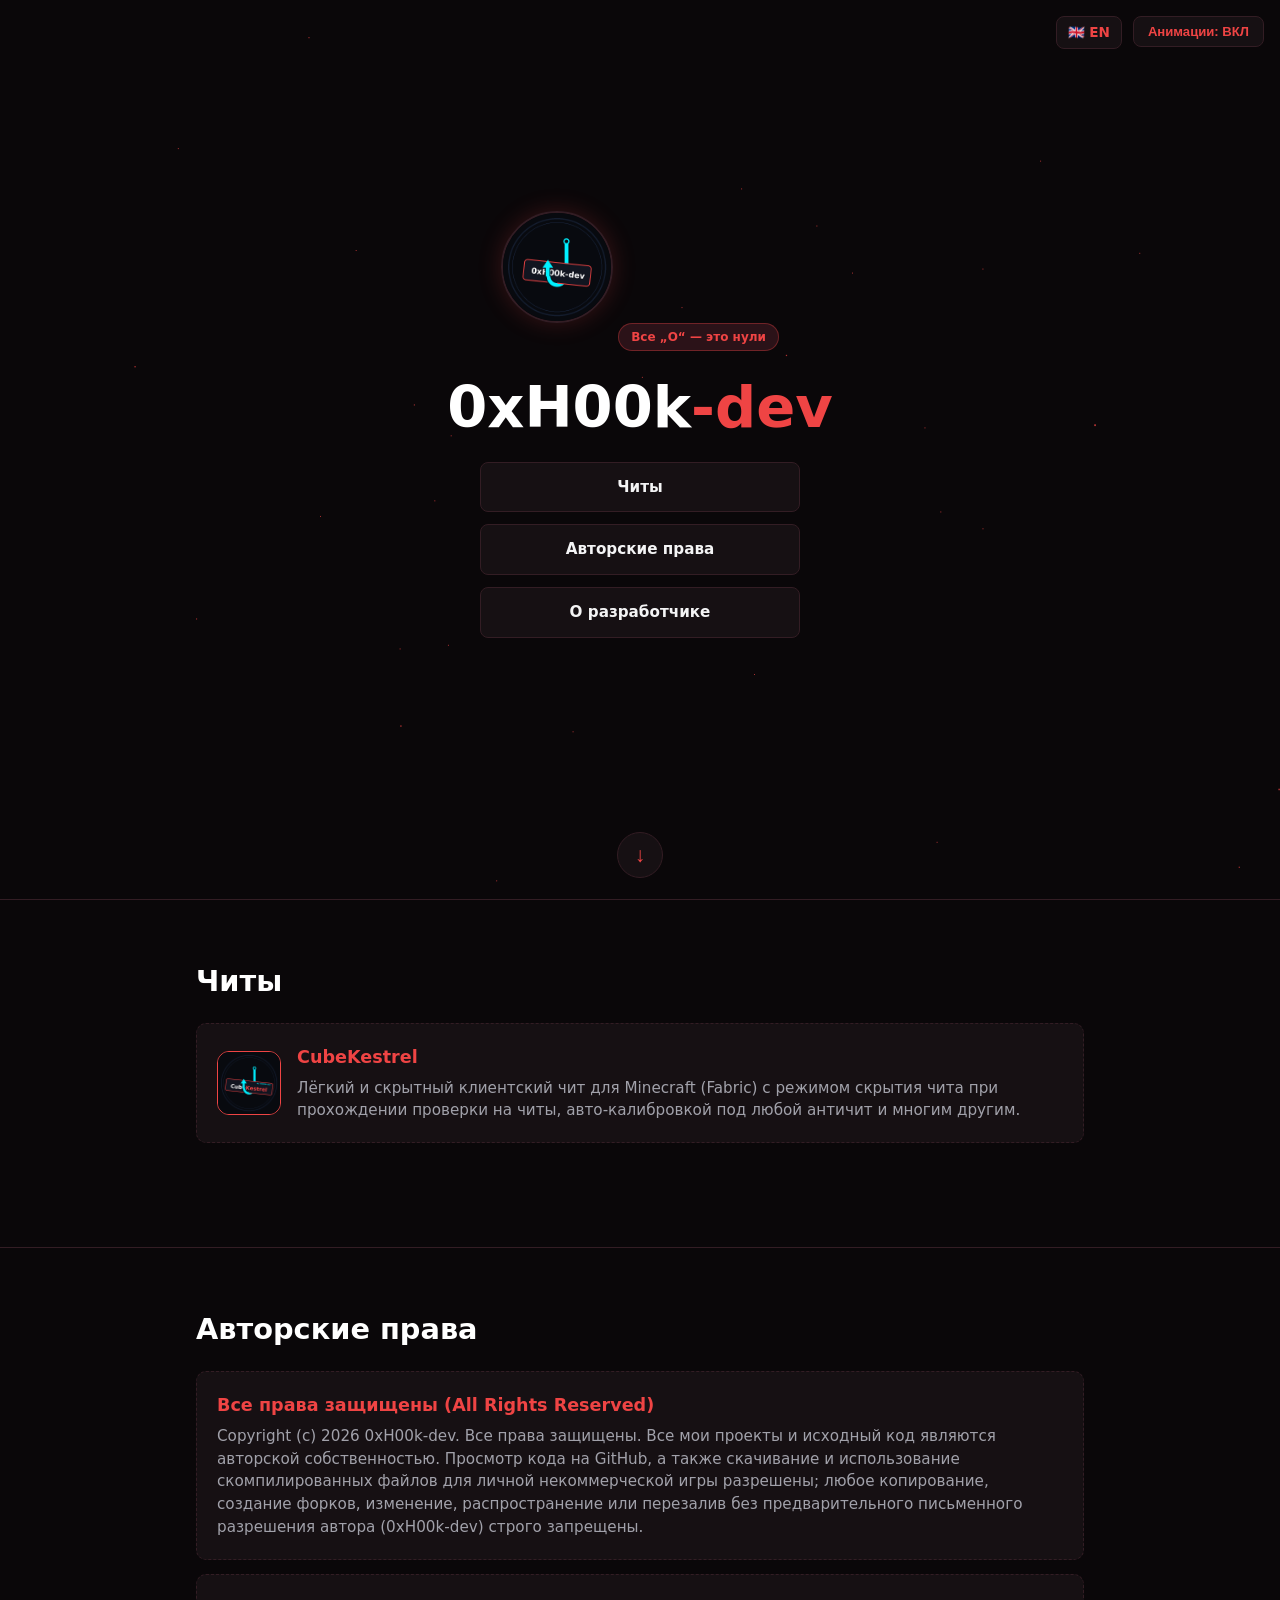
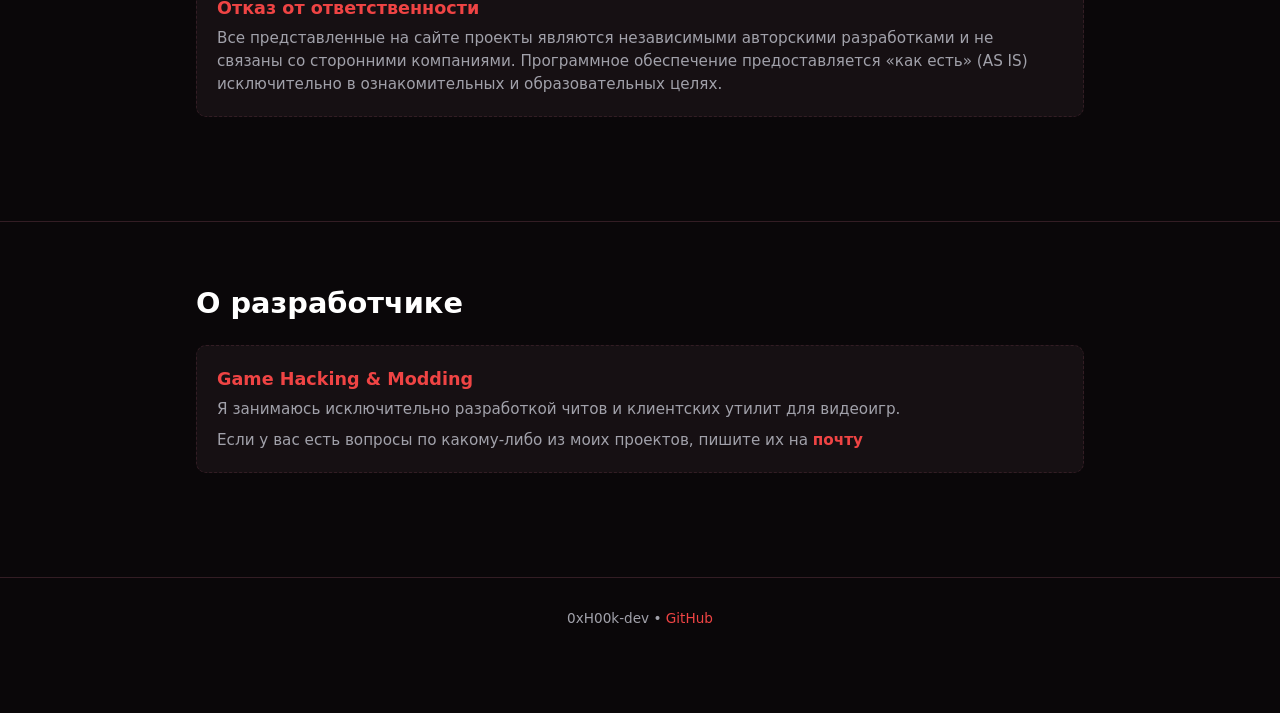
==== commit b650c721: "update license" ====
--- a/index_ru.html
+++ b/index_ru.html
@@ -59,7 +59,7 @@
         <h2>Авторские права</h2>
         <div class="sub-block">
             <h3>Все права защищены (All Rights Reserved)</h3>
-            <p>Copyright (c) 2026 0xH00k-dev. Все права защищены. Все мои проекты и исходный код являются авторской собственностью. Просмотр кода на GitHub разрешён исключительно для личного ознакомления; любое копирование, создание форков, изменение, распространение или перезалив без предварительного письменного разрешения автора (0xH00k-dev) строго запрещены.</p>
+            <p>Copyright (c) 2026 0xH00k-dev. Все права защищены. Все мои проекты и исходный код являются авторской собственностью. Просмотр кода на GitHub, а также скачивание и использование скомпилированных файлов для личной некоммерческой игры разрешены; любое копирование, создание форков, изменение, распространение или перезалив без предварительного письменного разрешения автора (0xH00k-dev) строго запрещены.</p>
         </div>
         <div class="sub-block">
             <h3>Отказ от ответственности</h3>
@@ -67,6 +67,7 @@
         </div>
     </div>
 </section>
+
 
     </div>
 </section>
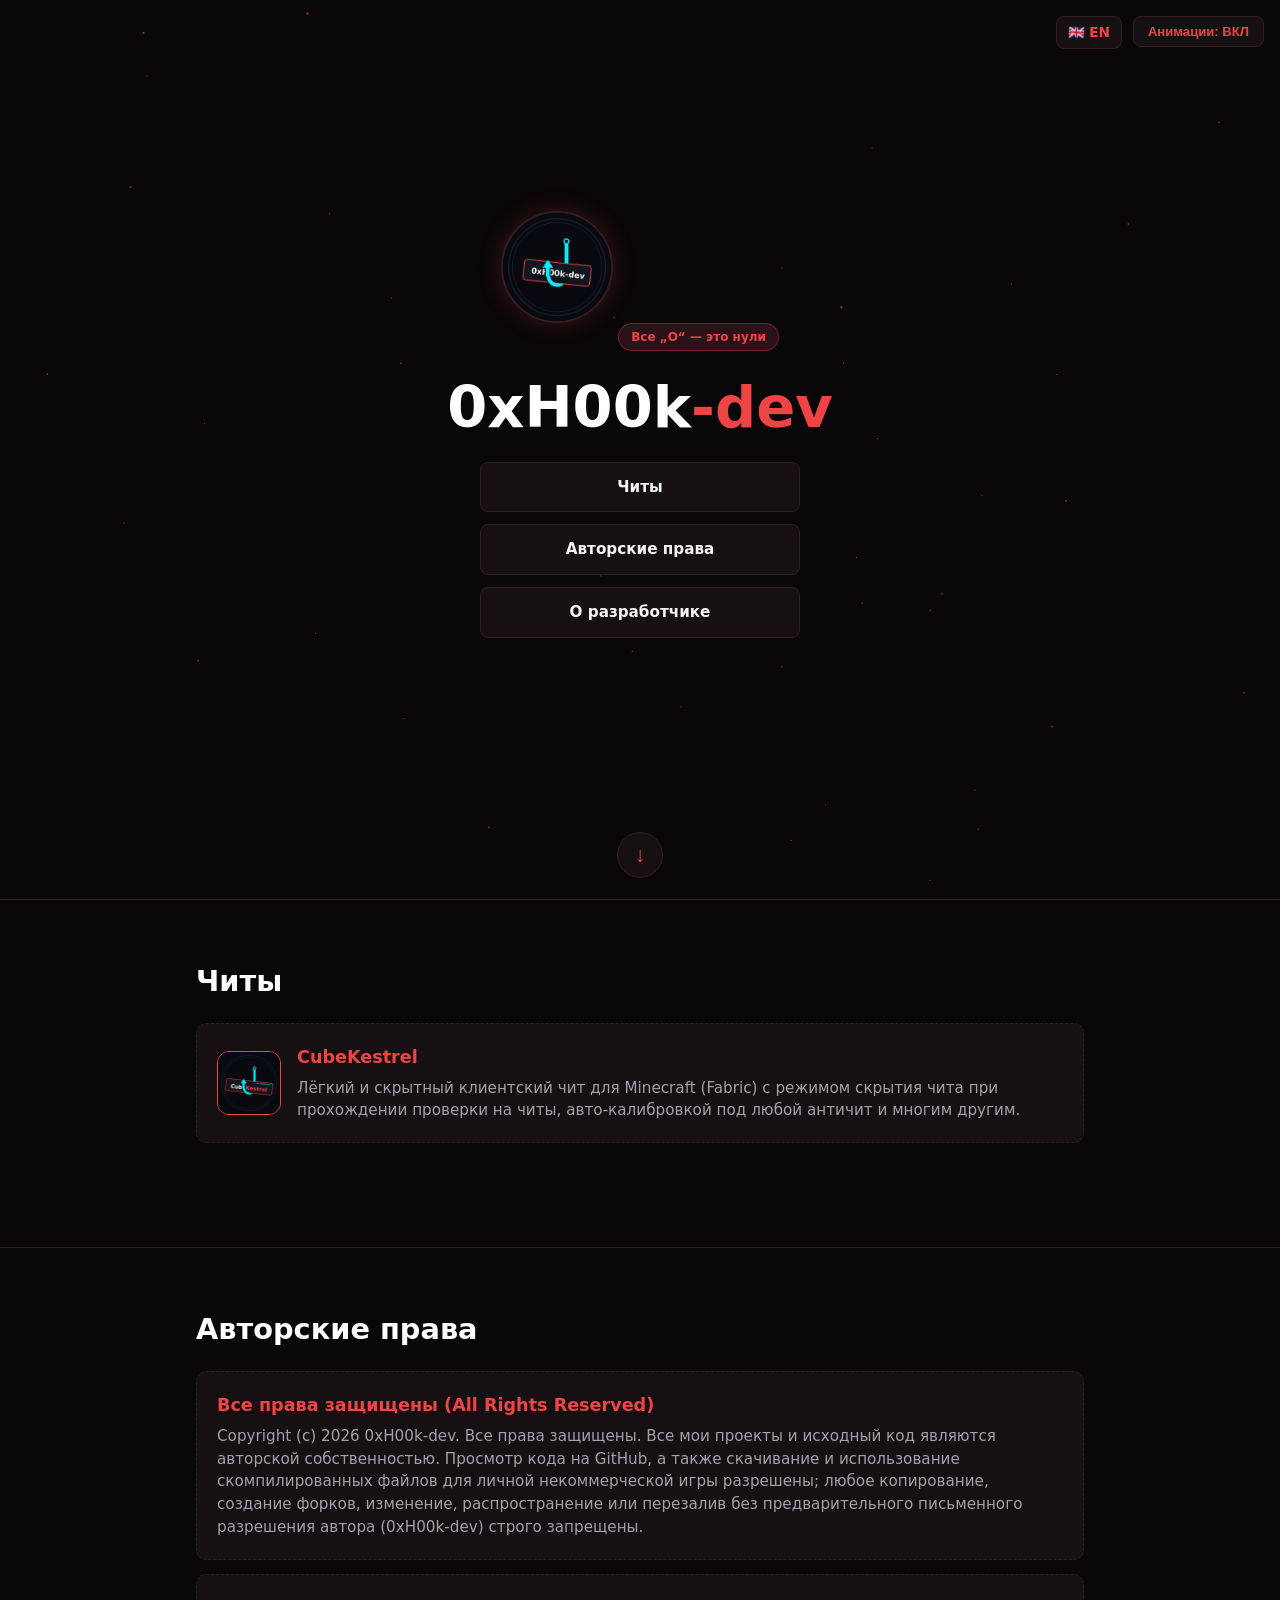
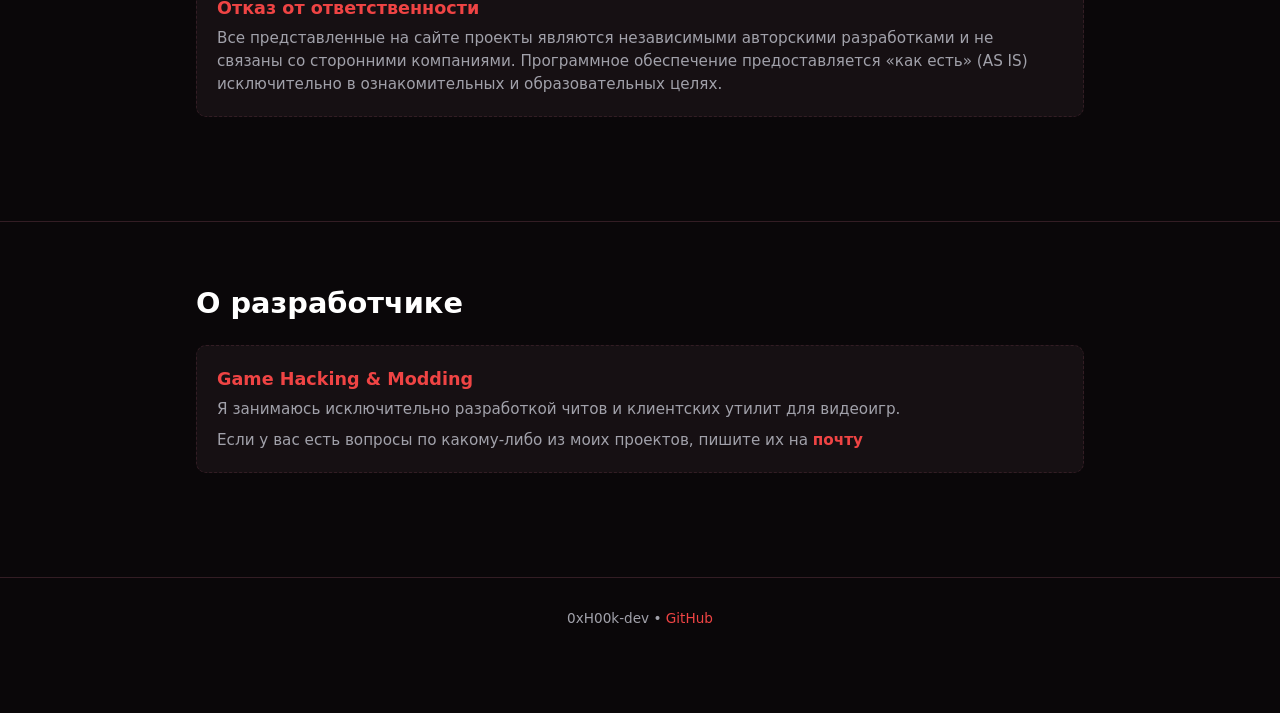
==== commit 7c53f2b7: "Update index_ru.html" ====
--- a/index_ru.html
+++ b/index_ru.html
@@ -10,7 +10,7 @@
 
 <div id="scroll-progress"></div>
 <button type="button" id="toggle-anim">Анимации: ВКЛ</button>
-<a id="lang-btn" href="index_us.html" title="English version">🇬🇧 EN</a>
+<a id="lang-btn" href="index.html" title="English version">🇬🇧 EN</a>
 
 <canvas id="starfield"></canvas>
 
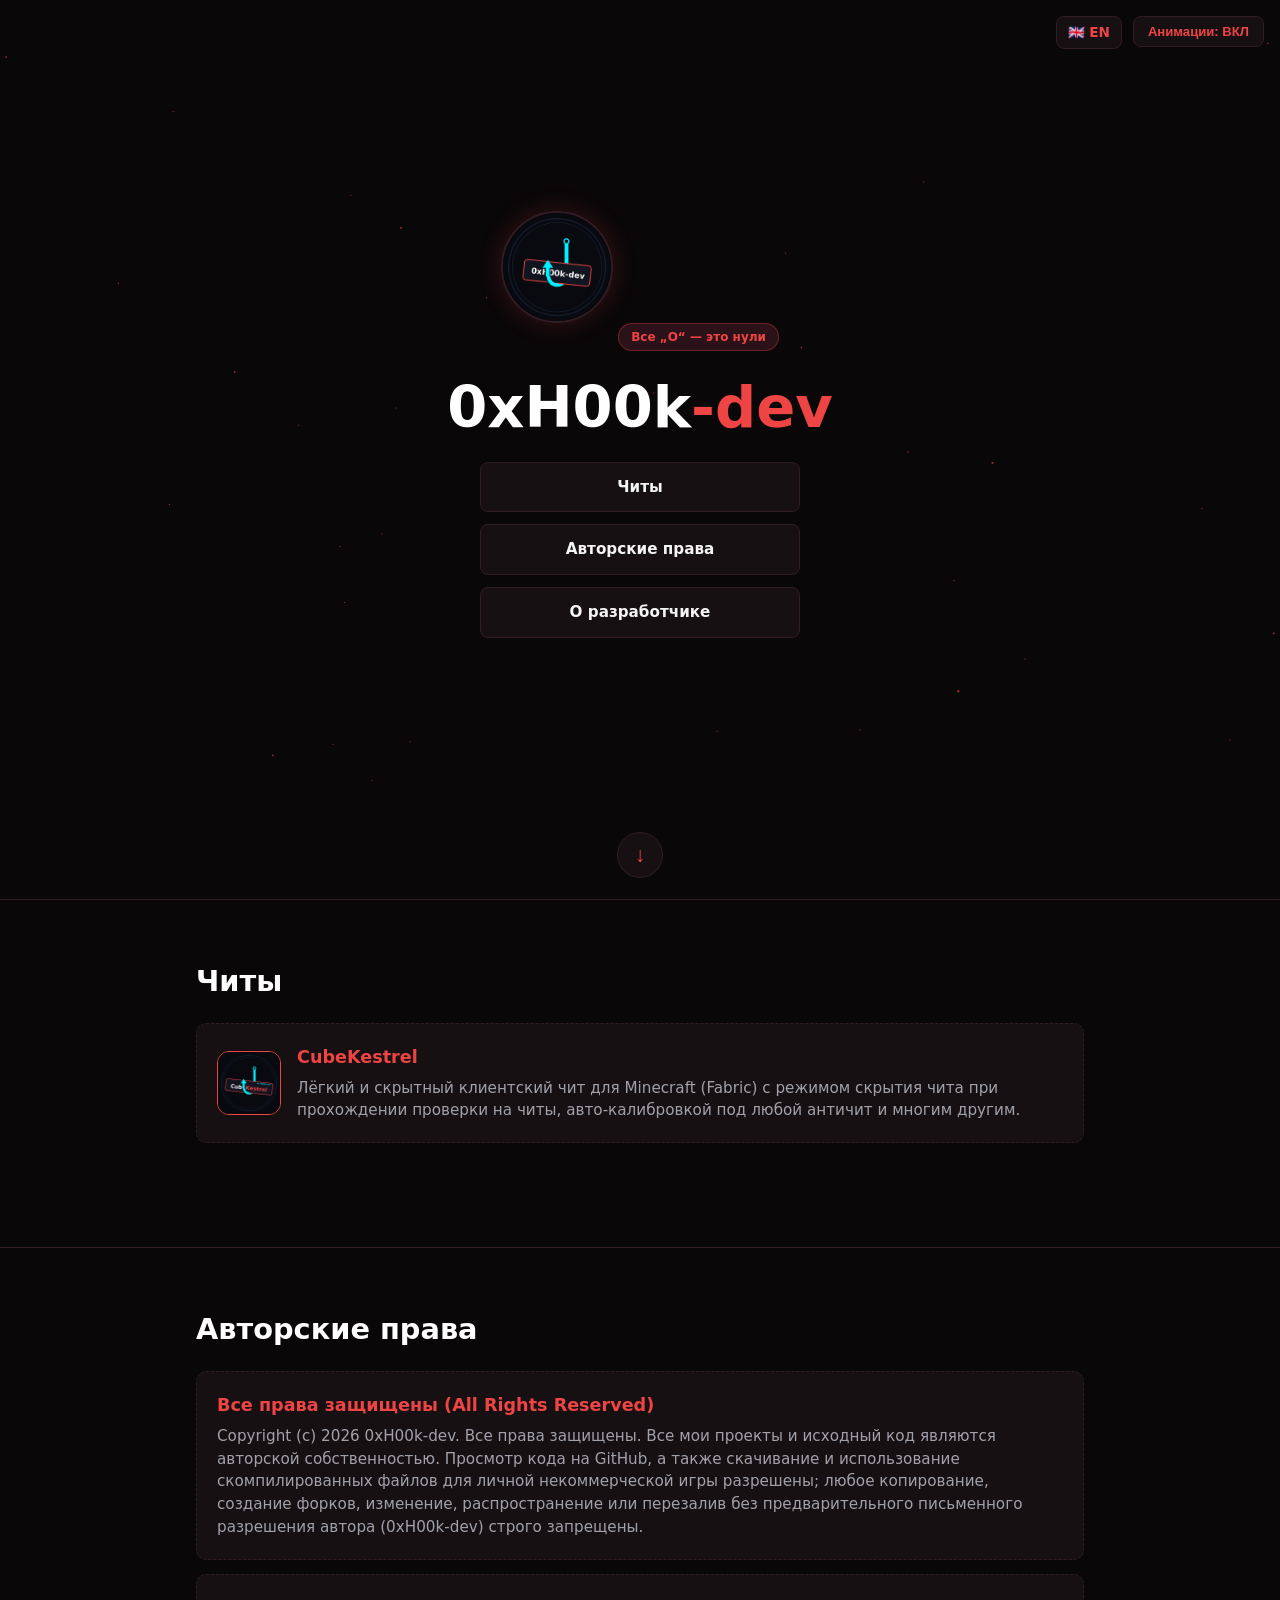
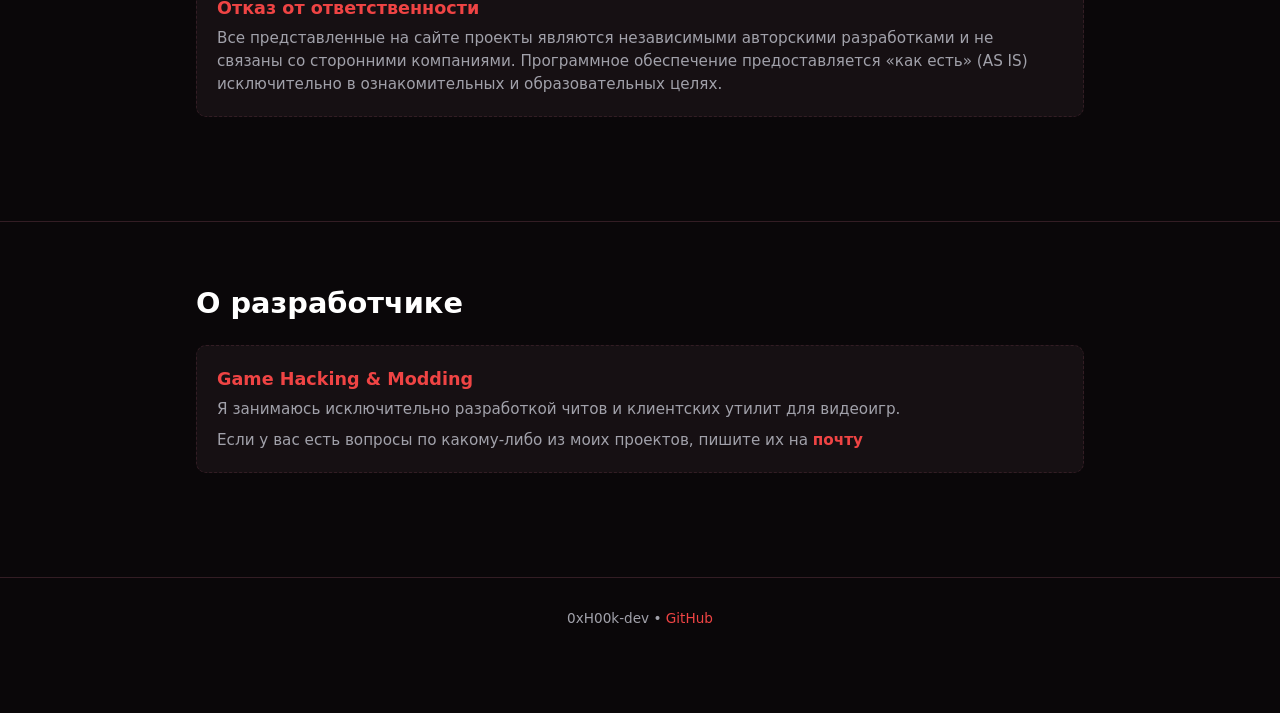
==== commit 5794c0db: "feat: add robots.txt and unique Open Graph tags" ====
--- a/index_ru.html
+++ b/index_ru.html
@@ -1,6 +1,12 @@
 <!DOCTYPE html>
 <html lang="ru">
 <head>
+    <meta property="og:type" content="website">
+    <meta property="og:url" content="https://0xh00k-dev.github.io/index_ru.html">
+    <meta property="og:title" content="0xH00k-dev — CubeKestrel | Беспалевный чит-мод для Minecraft 1.21 (Fabric)">
+    <meta property="og:description" content="Официальный сайт разработчика 0xH00k-dev. Лёгкий беспалевный чит для Minecraft 1.21 с меню в настройках клавиш, Panic Mode и авто-калибровкой под античит.">
+    <meta property="og:image" content="https://0xh00k-dev.github.io/logo.png">
+    <meta name="twitter:card" content="summary">
     <meta charset="UTF-8">
     <meta name="viewport" content="width=device-width, initial-scale=1.0">
     <title>0xH00k-dev</title>
